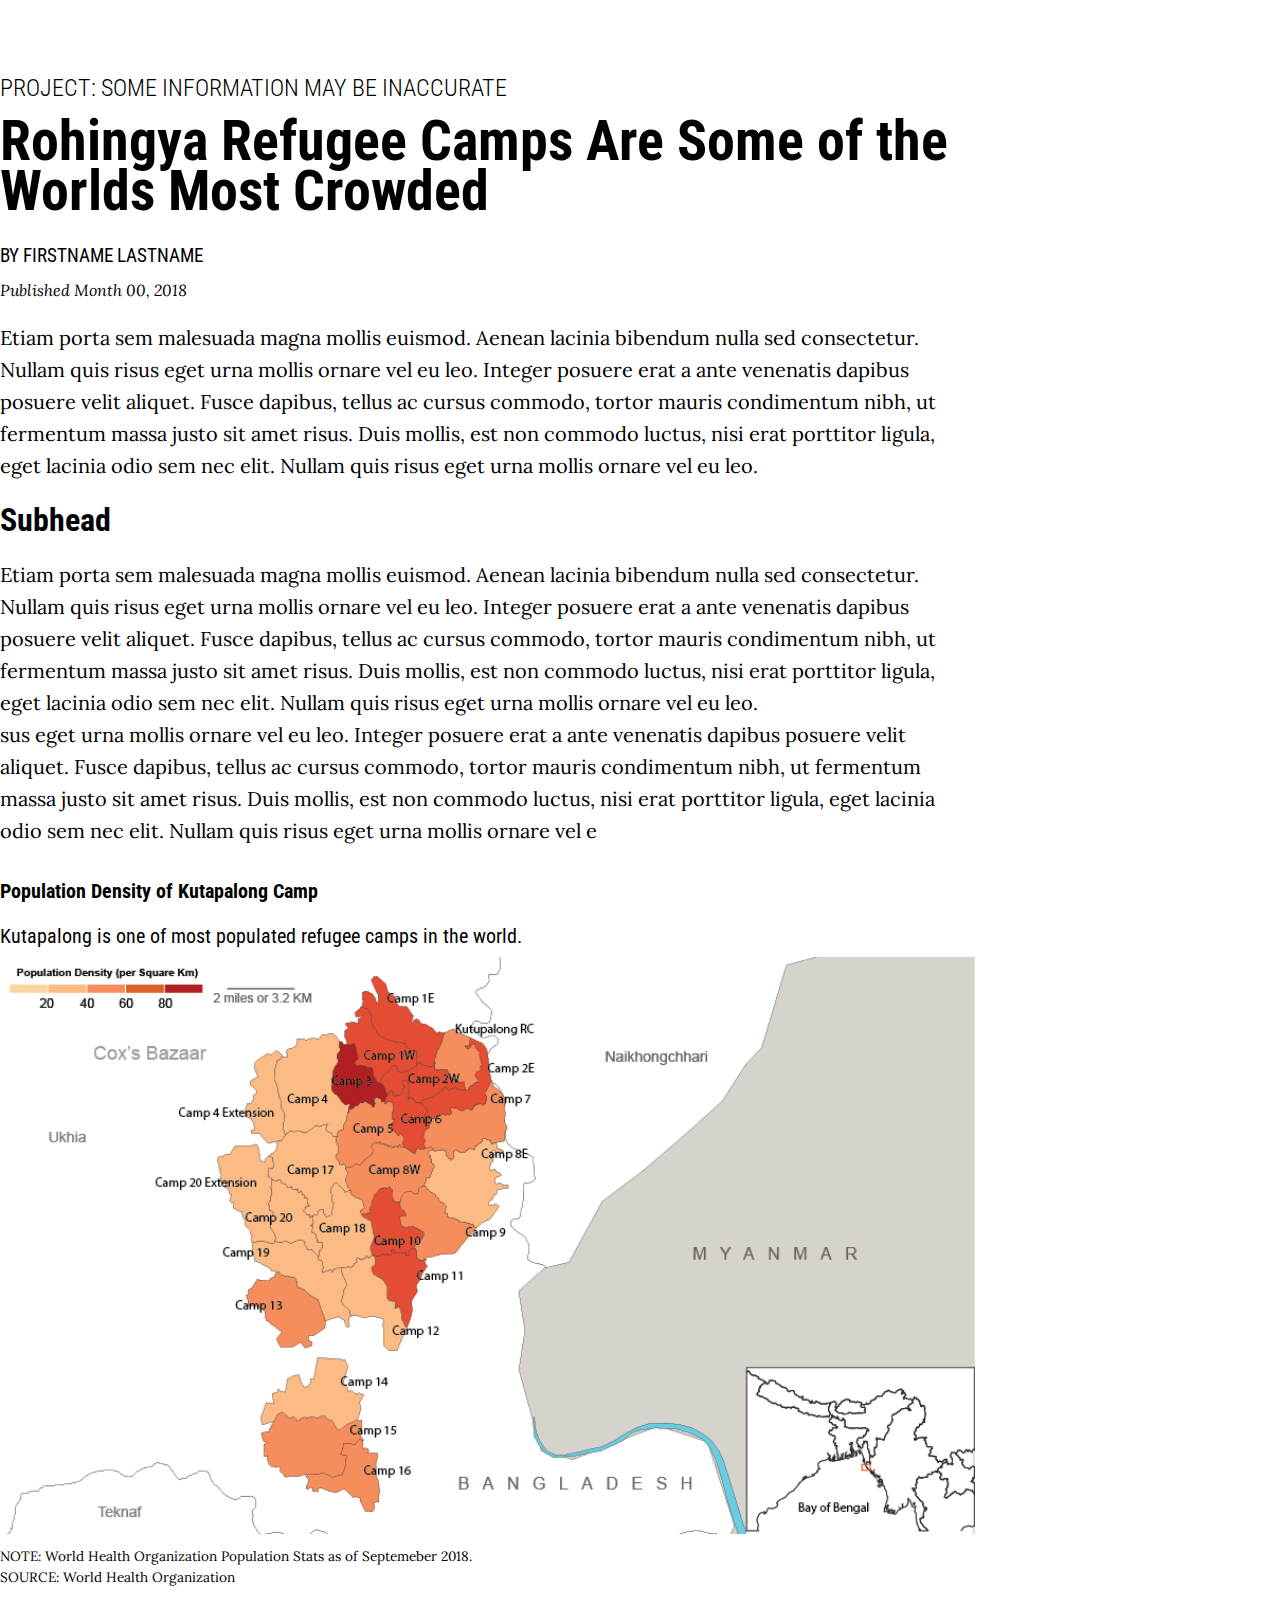
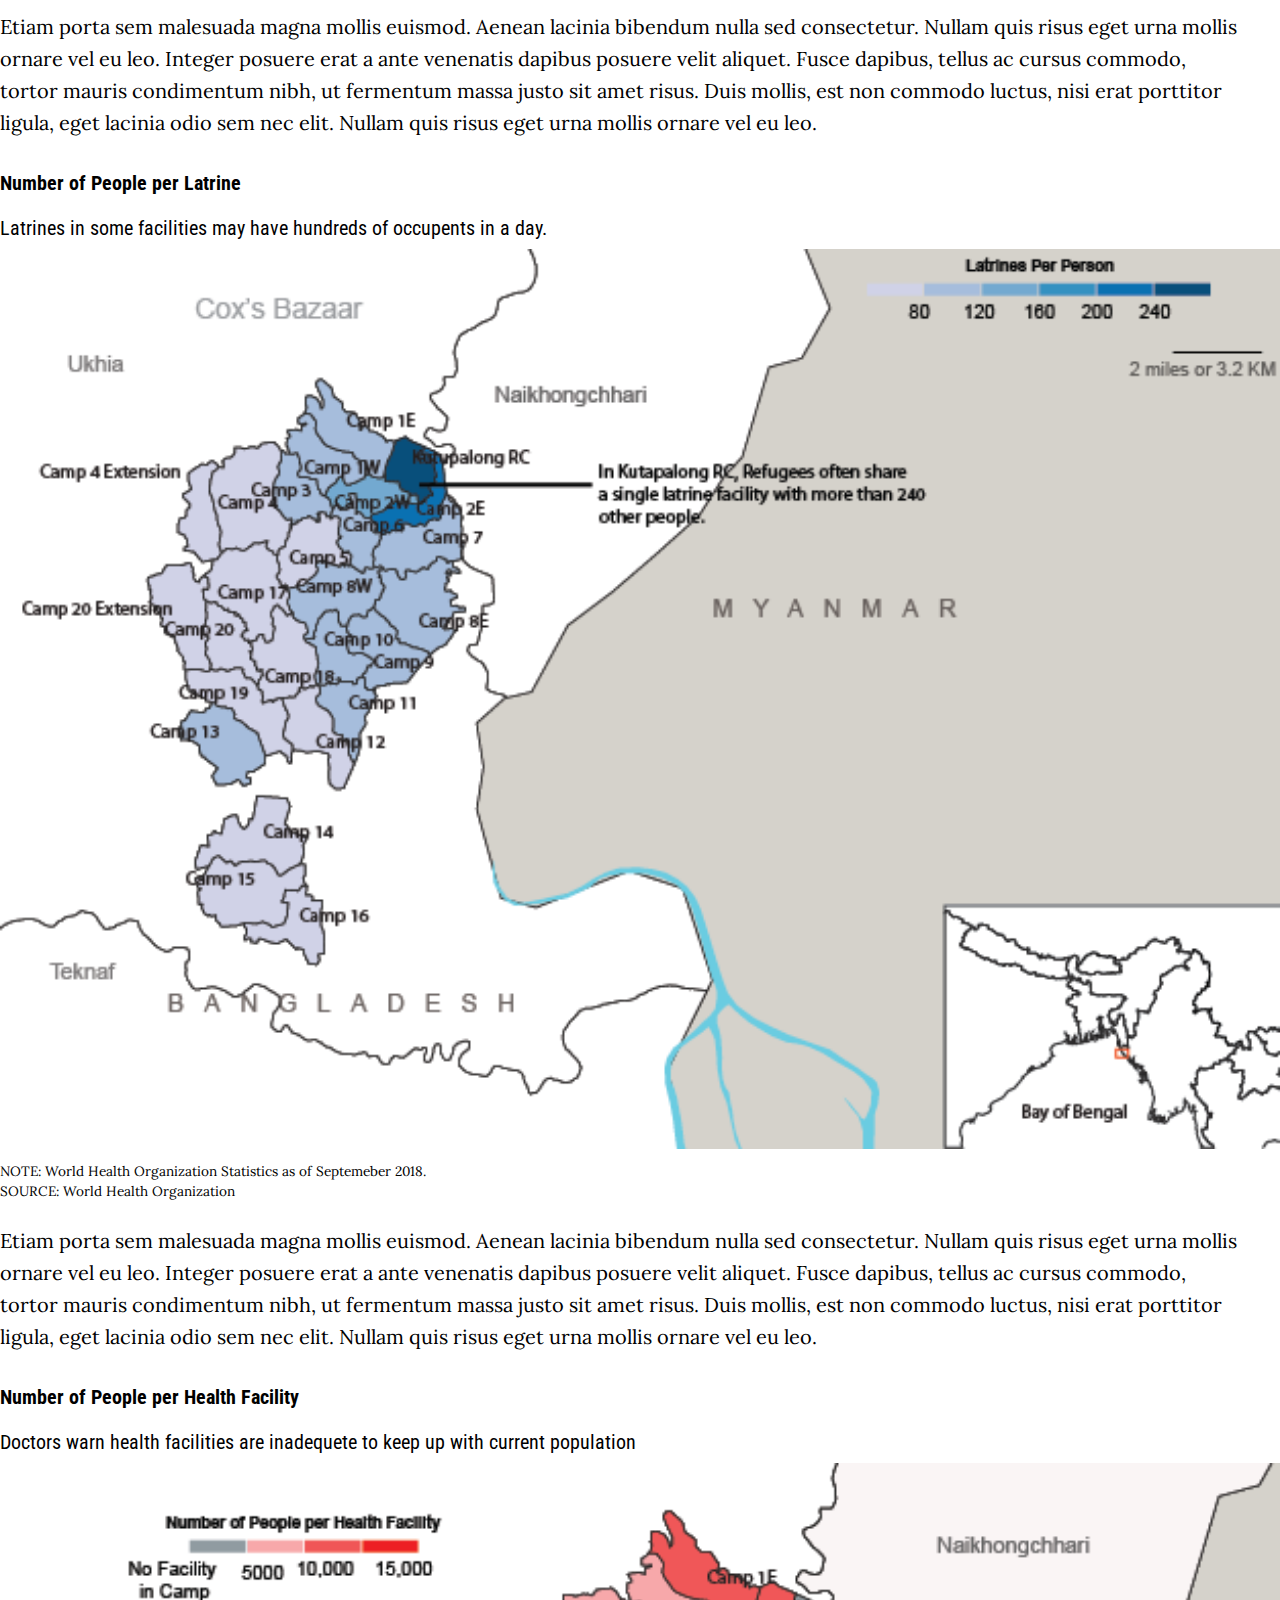
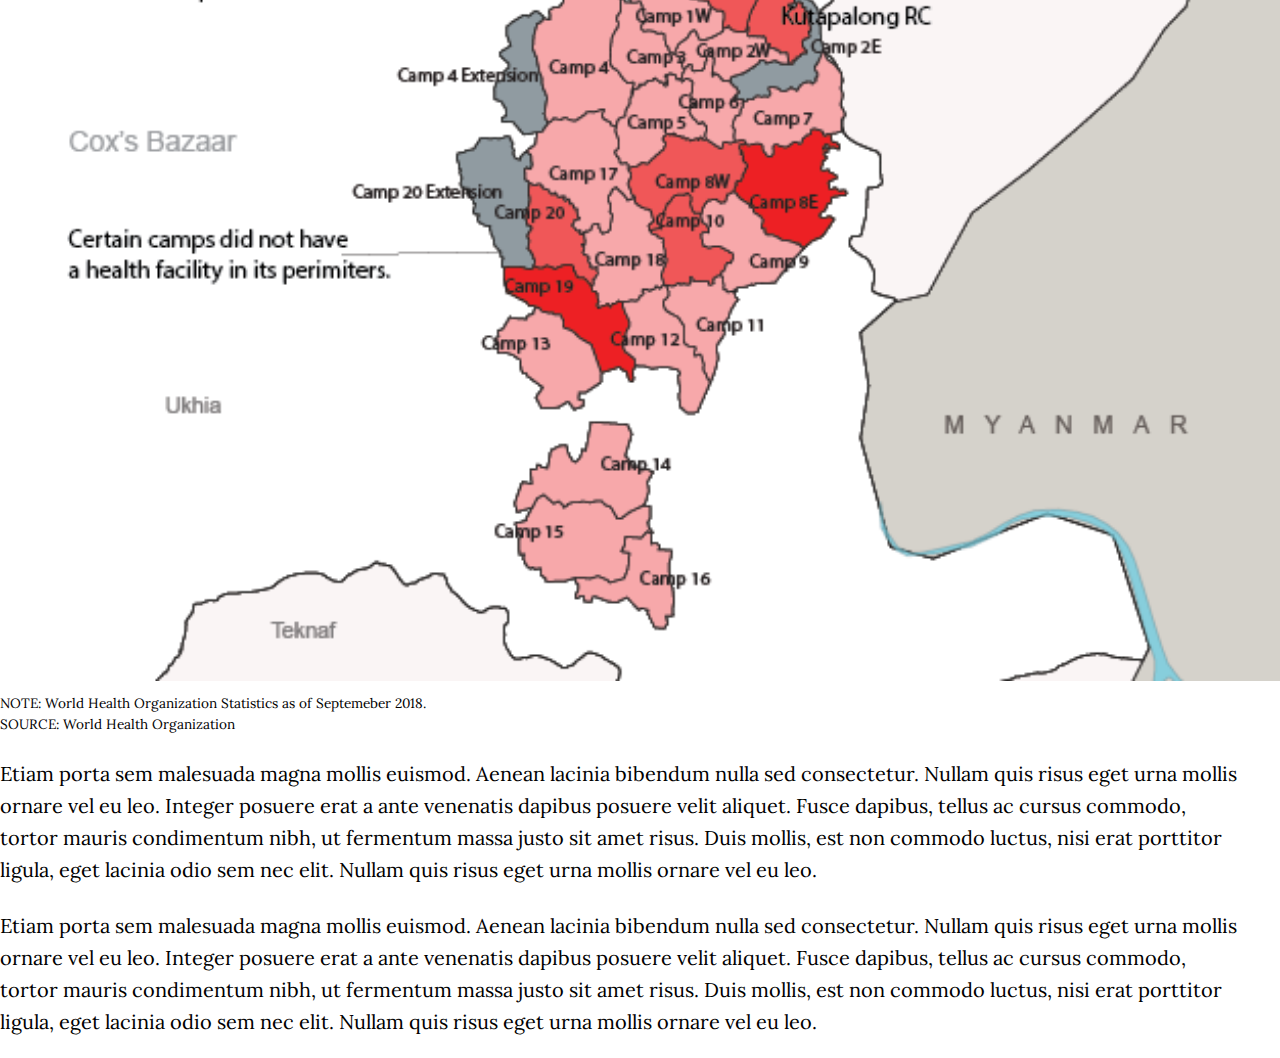
==== Map_Project/html project/index.html @ 7b5f04a2 "upload map project" ====
<!doctype html>
<html lang="en">
  <head>
    <!-- Required meta tags -->
    <meta charset="utf-8">
    <meta name="viewport" content="width=device-width, initial-scale=1, shrink-to-fit=no">
    <!-- Bootstrap CSS -->
    <link rel="stylesheet" href="https://stackpath.bootstrapcdn.com/bootstrap/4.1.1/css/bootstrap.min.css" integrity="sha384-WskhaSGFgHYWDcbwN70/dfYBj47jz9qbsMId/iRN3ewGhXQFZCSftd1LZCfmhktB" crossorigin="anonymous">
      
    <!-- Your CSS files -->
    <link rel="stylesheet" href="style/app.css">
    
    <!-- google fonts: Roboto Condensed(super-font) and Lora(sub-font) -->
    <link href="https://fonts.googleapis.com/css?family=Roboto+Condensed:300,400,700" rel="stylesheet">
    <link href="https://fonts.googleapis.com/css?family=Lora:400,400i,700" rel="stylesheet"> 

      
       
    <title>Lede page</title>
  </head>
    
  <body class="light-theme">
    <div class="container"><!-- start of the main container-->
        <div class="row justify-content-center"><!-- headline and intro -->
            <div class="col-lg-10 ">
                <p class="kicker super-font">PROJECT: SOME INFORMATION MAY BE INACCURATE</p>
                <h1 class="headline super-font">Rohingya Refugee Camps Are Some of the Worlds Most Crowded</h1>
                <p class="credit super-font">BY Firstname Lastname</p>
                <p class="date sub-font">Published Month 00, 2018</p>
                <p class="body-text sub-font">
                Etiam porta sem malesuada magna mollis euismod. Aenean lacinia bibendum nulla sed consectetur. Nullam quis risus eget urna mollis ornare vel eu leo. Integer posuere erat a ante venenatis dapibus posuere velit aliquet. Fusce dapibus, tellus ac cursus commodo, tortor mauris condimentum nibh, ut fermentum massa justo sit amet risus. Duis mollis, est non commodo luctus, nisi erat porttitor ligula, eget lacinia odio sem nec elit. Nullam quis risus eget urna mollis ornare vel eu leo.
                </p>
            </div>
        </div>
        
        
        
    
        

        <div class="row justify-content-center"><!-- headline and intro -->
            <div class="col-lg-10 ">
                <p class="subhead super-font">Subhead</p>
                <p class="body-text sub-font">
                Etiam porta sem malesuada magna mollis euismod. Aenean lacinia bibendum nulla sed consectetur. Nullam quis risus eget urna mollis ornare vel eu leo. Integer posuere erat a ante venenatis dapibus posuere velit aliquet. Fusce dapibus, tellus ac cursus commodo, tortor mauris condimentum nibh, ut fermentum massa justo sit amet risus. Duis mollis, est non commodo luctus, nisi erat porttitor ligula, eget lacinia odio sem nec elit. Nullam quis risus eget urna mollis ornare vel eu leo. <br>
                sus eget urna mollis ornare vel eu leo. Integer posuere erat a ante venenatis dapibus posuere velit aliquet. Fusce dapibus, tellus ac cursus commodo, tortor mauris condimentum nibh, ut fermentum massa justo sit amet risus. Duis mollis, est non commodo luctus, nisi erat porttitor ligula, eget lacinia odio sem nec elit. Nullam quis risus eget urna mollis ornare vel e
                </p>
            </div>
        </div>
<!-- start of one size C image -->


        <div class="row justify-content-center"> 
            <div class="col-md-10">
                <p class="label super-font">Population Density of Kutapalong Camp</p>
                <p class="label-text super-font">Kutapalong is one of most populated refugee camps in the world.</p>
            </div>
            <img class="image" src="style/images/PopDensityMap_size_C.png" alt="image description">
        </div>
                <p class="note sub-font">NOTE: World Health Organization Population Stats as of Septemeber 2018. <br>
                SOURCE: World Health Organization
                </p>
            </div>
        </div>       
        <div class="row justify-content-center"><!-- headline and intro -->
            <div class="col-lg-10 ">
                <p class="body-text sub-font">
                Etiam porta sem malesuada magna mollis euismod. Aenean lacinia bibendum nulla sed consectetur. Nullam quis risus eget urna mollis ornare vel eu leo. Integer posuere erat a ante venenatis dapibus posuere velit aliquet. Fusce dapibus, tellus ac cursus commodo,<br>
                tortor mauris condimentum nibh, ut fermentum massa justo sit amet risus. Duis mollis, est non commodo luctus, nisi erat porttitor ligula, eget lacinia odio sem nec elit. Nullam quis risus eget urna mollis ornare vel eu leo.
                </p>
            </div>
        </div>
        



    
<!-- start of one size B image -->
        <div class="row justify-content-center"> <!-- labels/deszcriptions and three charts for mobile -->
            <div class="col-md-10"><!-- left -->
                <p class="label super-font">Number of People per Latrine</p>
                <p class="label-text super-font"> Latrines in some facilities may have hundreds of occupents in a day. </p>
                <img class="image" src="style/images/LatrineDensity_size_B.png" alt="image description">
                <p class="note sub-font">NOTE: World Health Organization Statistics as of Septemeber 2018. <br>
                SOURCE: World Health Organization
                </p>
            </div>
        </div>
<!-- end of one size B image -->


        <div class="row justify-content-center"><!-- headline and intro -->
            <div class="col-lg-10 ">
                <p class="body-text sub-font">
                Etiam porta sem malesuada magna mollis euismod. Aenean lacinia bibendum nulla sed consectetur. Nullam quis risus eget urna mollis ornare vel eu leo. Integer posuere erat a ante venenatis dapibus posuere velit aliquet. Fusce dapibus, tellus ac cursus commodo,<br>
                tortor mauris condimentum nibh, ut fermentum massa justo sit amet risus. Duis mollis, est non commodo luctus, nisi erat porttitor ligula, eget lacinia odio sem nec elit. Nullam quis risus eget urna mollis ornare vel eu leo.
                </p>
            </div>
        </div>



    
<!-- start of one size B image -->
        <div class="row justify-content-center"> <!-- labels/deszcriptions and three charts for mobile -->
            <div class="col-md-10"><!-- left -->
                <p class="label super-font">Number of People per Health Facility</p>
                <p class="label-text super-font"> Doctors warn health facilities are inadequete to keep up with current population </p>
                <img class="image" src="style/images/healthdensity_size_B.png" alt="image description">
                <p class="note sub-font">NOTE: World Health Organization Statistics as of Septemeber 2018. <br>
                SOURCE: World Health Organization
                </p>
            </div>
        </div>
<!-- end of one size B image -->


        <div class="row justify-content-center"><!-- headline and intro -->
            <div class="col-lg-10 ">
                <p class="body-text sub-font">
                Etiam porta sem malesuada magna mollis euismod. Aenean lacinia bibendum nulla sed consectetur. Nullam quis risus eget urna mollis ornare vel eu leo. Integer posuere erat a ante venenatis dapibus posuere velit aliquet. Fusce dapibus, tellus ac cursus commodo,<br>
                tortor mauris condimentum nibh, ut fermentum massa justo sit amet risus. Duis mollis, est non commodo luctus, nisi erat porttitor ligula, eget lacinia odio sem nec elit. Nullam quis risus eget urna mollis ornare vel eu leo.
                </p>
            </div>
        </div>



        
        
        
        

        
        <div class="row justify-content-center"><!-- headline and intro -->
        <div class="col-lg-10 ">
            <p class="body-text sub-font">
            Etiam porta sem malesuada magna mollis euismod. Aenean lacinia bibendum nulla sed consectetur. Nullam quis risus eget urna mollis ornare vel eu leo. Integer posuere erat a ante venenatis dapibus posuere velit aliquet. Fusce dapibus, tellus ac cursus commodo,<br>
            tortor mauris condimentum nibh, ut fermentum massa justo sit amet risus. Duis mollis, est non commodo luctus, nisi erat porttitor ligula, eget lacinia odio sem nec elit. Nullam quis risus eget urna mollis ornare vel eu leo.
            </p>
        </div>
        
        
        
        
        
      </div><!-- end of the main container-->
   
        

      
      
    <!-- Optional JavaScript -->
    <!-- jQuery first, then Popper.js, then Bootstrap JS -->
    <script src="https://code.jquery.com/jquery-3.3.1.slim.min.js" integrity="sha384-q8i/X+965DzO0rT7abK41JStQIAqVgRVzpbzo5smXKp4YfRvH+8abtTE1Pi6jizo" crossorigin="anonymous"></script>
    <script src="https://cdnjs.cloudflare.com/ajax/libs/popper.js/1.14.3/umd/popper.min.js" integrity="sha384-ZMP7rVo3mIykV+2+9J3UJ46jBk0WLaUAdn689aCwoqbBJiSnjAK/l8WvCWPIPm49" crossorigin="anonymous"></script>
    <script src="https://stackpath.bootstrapcdn.com/bootstrap/4.1.1/js/bootstrap.min.js" integrity="sha384-smHYKdLADwkXOn1EmN1qk/HfnUcbVRZyYmZ4qpPea6sjB/pTJ0euyQp0Mk8ck+5T" crossorigin="anonymous"></script>
  </body>
</html>
---- Map_Project/html project/style/app.css ----
body {
    padding-top:60px;
    margin: auto;
}


/* choose a light or dark theme to add to the body tag. */
.dark-theme {
    background-color: #181414;
    color: #fcfbfb;   
}
.light-theme {
    background-color: white;
    color: black;    
}

.container {
        max-width: 975px;
}

/* ******** */

.image {
    width: 100%;
}



/*
super-font
.headline
.kicker
.subhead
.label
.label-text
.credit

sub-font
.date
.body-text
.note
*/



.super-font {
    font-family: 'Roboto Condensed', sans-serif;
}
.sub-font {
    font-family: 'Lora', serif;
}



.headline {
    font-size: 3.5rem;
    line-height: 0.9;
    margin-bottom: 0.25rem;
    margin-top: 1rem;
    font-weight: 700;
}

.body-text {
    font-size: 1.25rem;
    line-height: 1.6;
    margin-top: 1.5rem;

}

.kicker {
    font-size: 1.5rem;
    line-height: 1;
    margin-bottom: 0.5rem;
    margin-top: 1rem;
    font-weight: 300;
    text-transform: uppercase;
}

.credit  {
    font-size: 1.2rem;
    line-height: 0.75;
    margin-top: 2rem;
    font-weight: 400;
    text-transform: uppercase;
}

.date {
    font-size: 1rem;
    line-height: 1;
    margin-top: 0.25;
    font-weight: 400;
    font-style: italic;
}

.subhead {
    font-size: 2rem;
    line-height: 0.9;
    margin-bottom: 0.5rem;
    margin-top: 1.5rem;
    font-weight: 700;
}

.label {
    font-size: 1.25rem;
    line-height: 1.25;
    margin-top: 2rem;
    margin-bottom: 0.5rem;
    font-weight: 700;
}

.label-text {
    font-size: 1.25rem;
    line-height: 1.25;
    margin-bottom: 0.5rem;
    font-weight: 400;
}

.note {
    font-size: 0.85rem;
    line-height: 1.5;
    margin-top: 0.5rem;
    margin-bottom: 1.25rem;
    font-weight: 400;
}
.caption  {
    font-size: 1rem;
    line-height: 1.2;
    margin-top: 0.5rem;
    margin-bottom: 2rem;
    font-weight: 400;
}
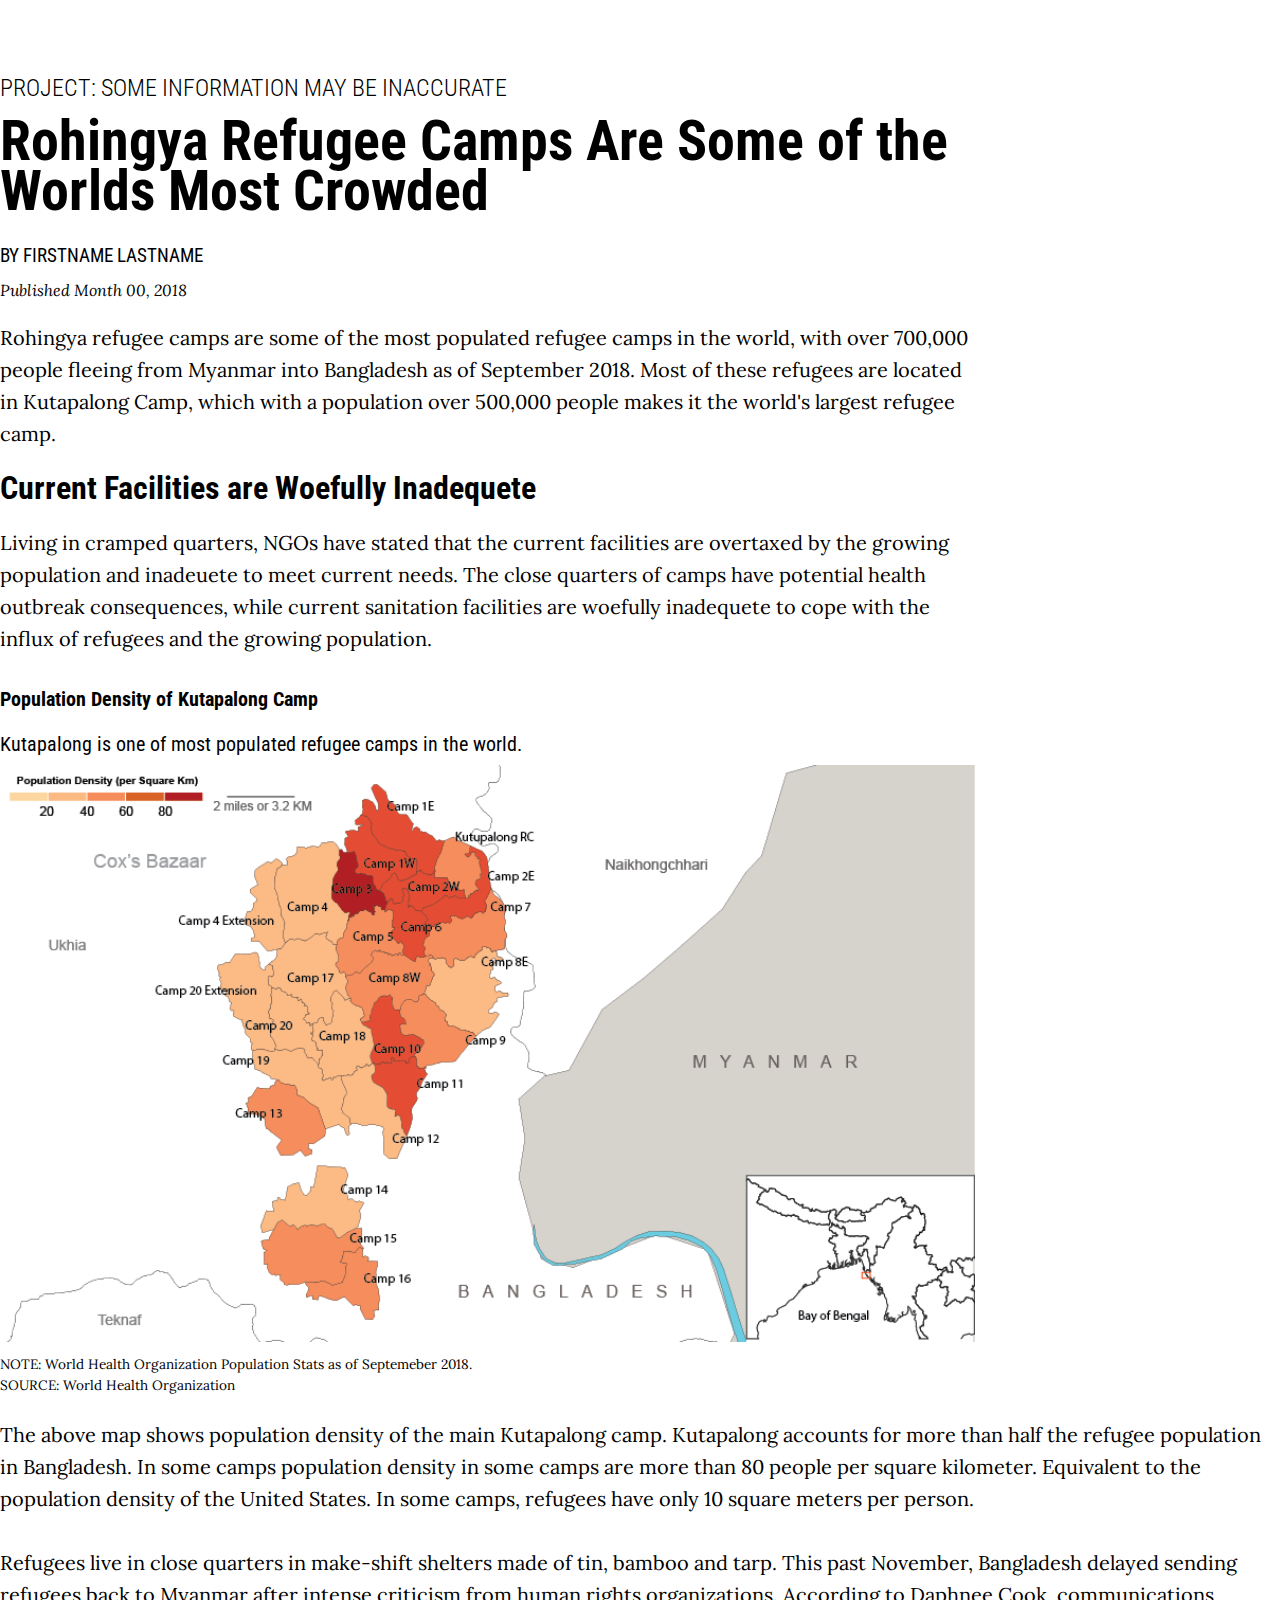
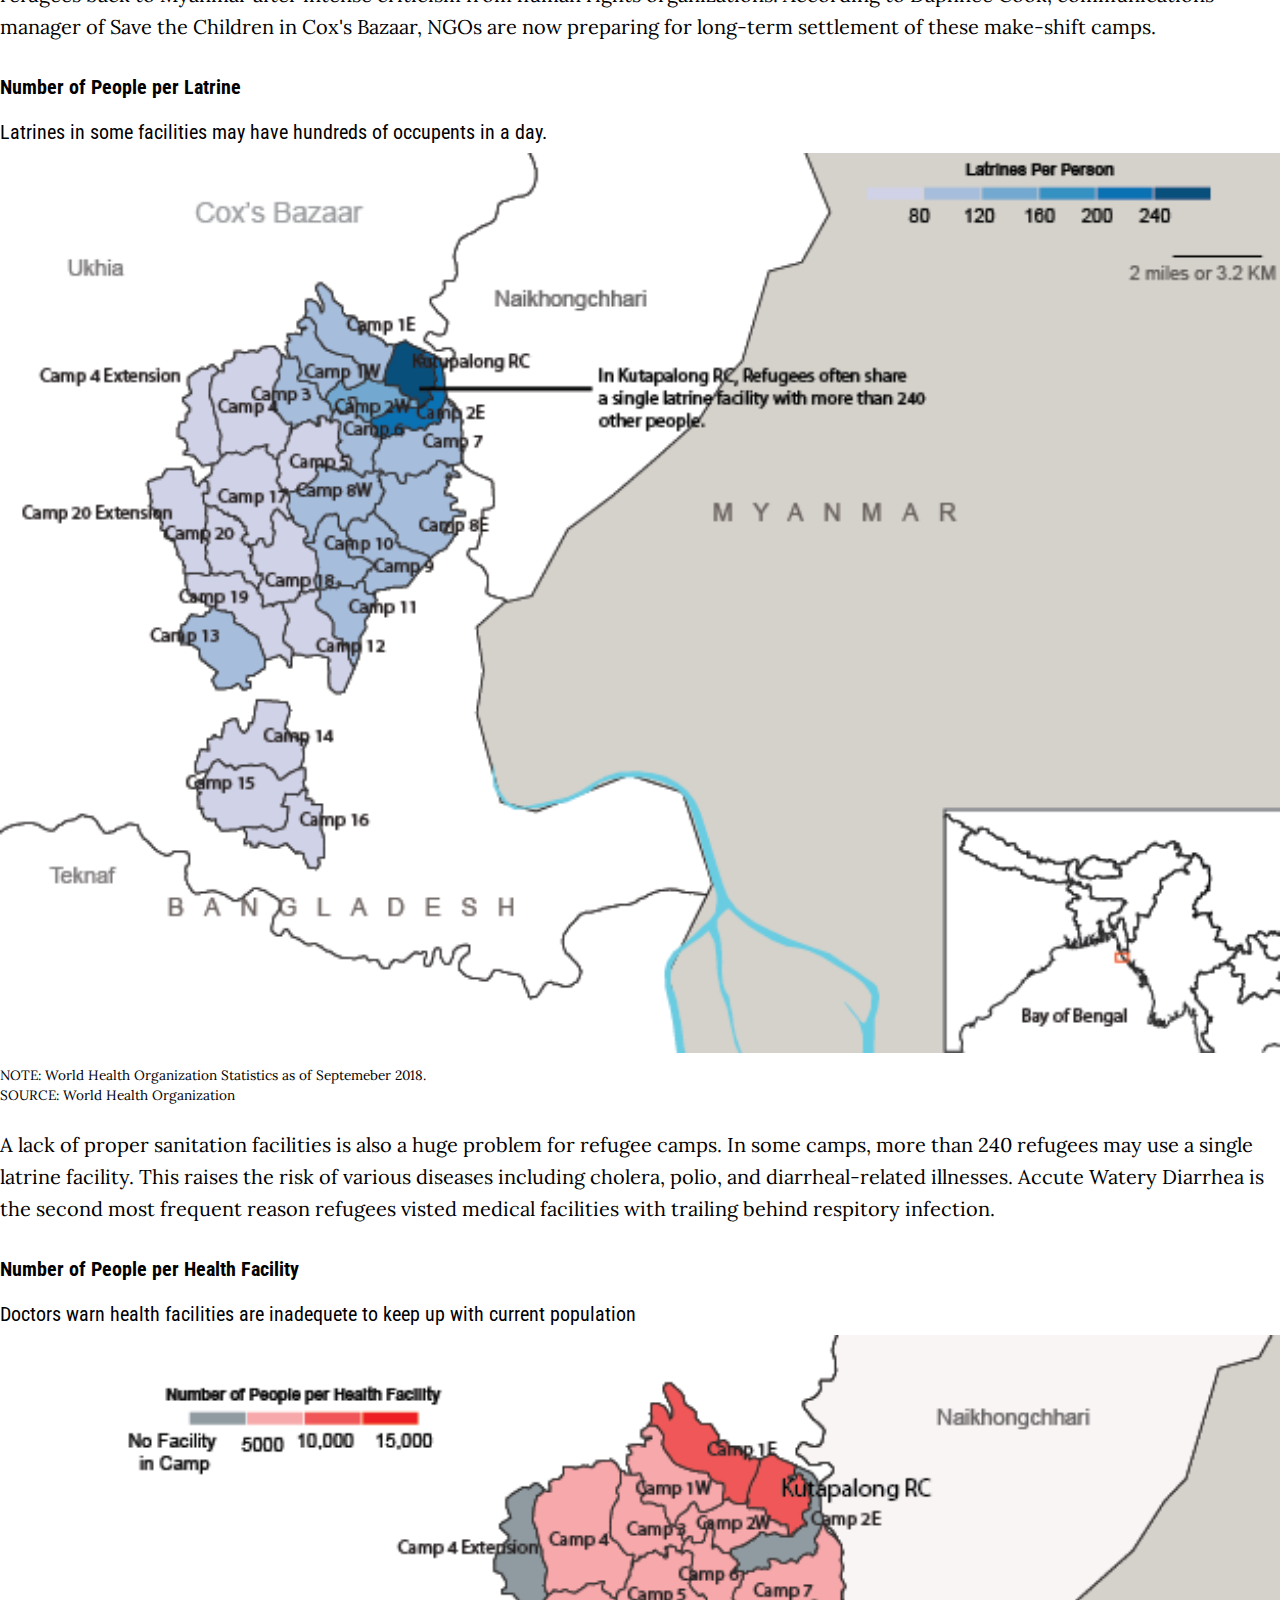
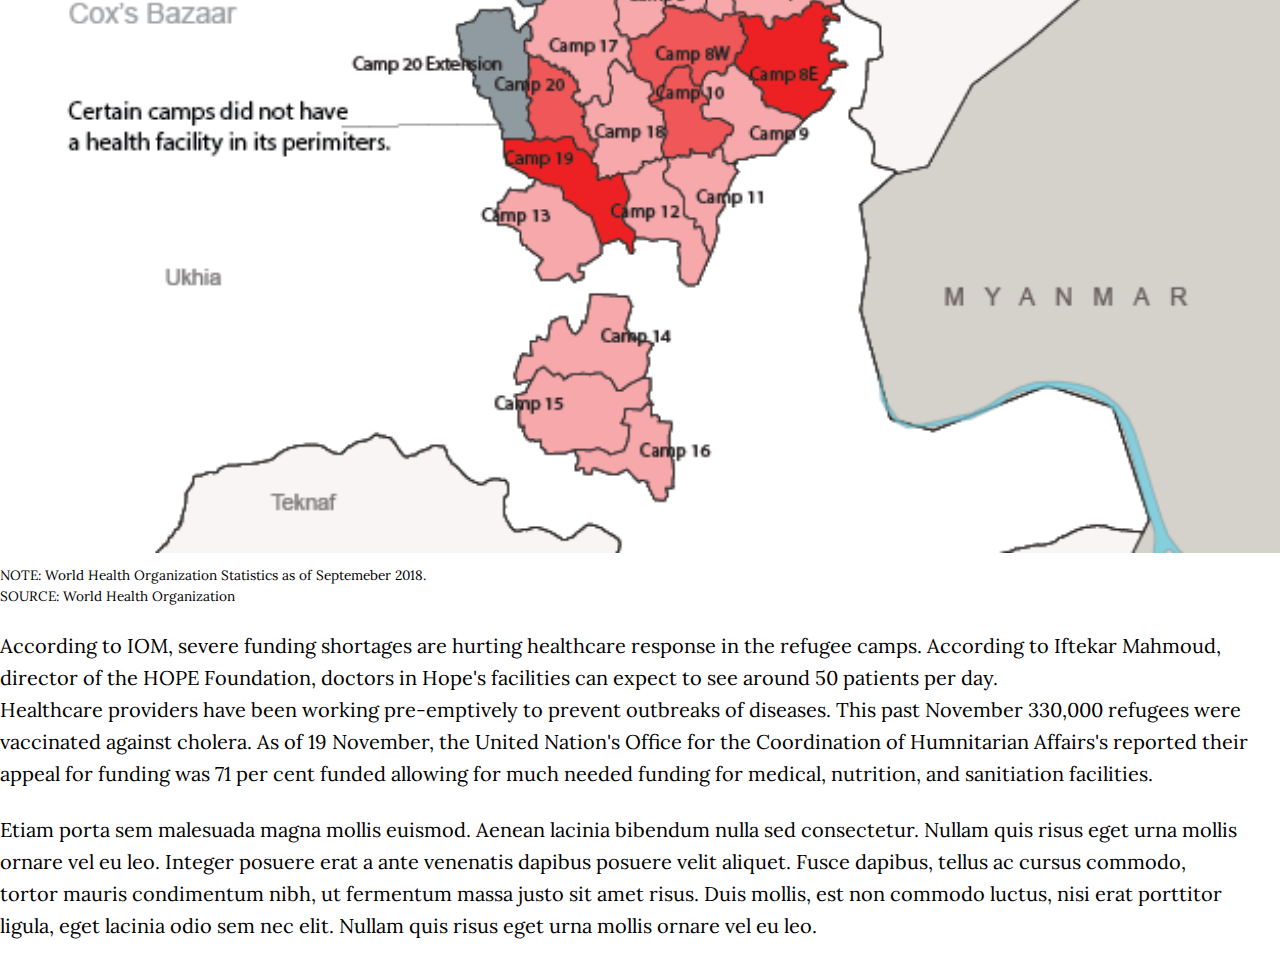
==== commit bf8a395f: "update" ====
--- a/Map_Project/html project/index.html
+++ b/Map_Project/html project/index.html
@@ -28,7 +28,7 @@
                 <p class="credit super-font">BY Firstname Lastname</p>
                 <p class="date sub-font">Published Month 00, 2018</p>
                 <p class="body-text sub-font">
-                Etiam porta sem malesuada magna mollis euismod. Aenean lacinia bibendum nulla sed consectetur. Nullam quis risus eget urna mollis ornare vel eu leo. Integer posuere erat a ante venenatis dapibus posuere velit aliquet. Fusce dapibus, tellus ac cursus commodo, tortor mauris condimentum nibh, ut fermentum massa justo sit amet risus. Duis mollis, est non commodo luctus, nisi erat porttitor ligula, eget lacinia odio sem nec elit. Nullam quis risus eget urna mollis ornare vel eu leo.
+                Rohingya refugee camps are some of the most populated refugee camps in the world, with over 700,000 people fleeing from Myanmar into Bangladesh as of September 2018. Most of these refugees are located in Kutapalong Camp, which with a population over 500,000 people makes it the world's largest refugee camp. 
                 </p>
             </div>
         </div>
@@ -40,10 +40,9 @@
 
         <div class="row justify-content-center"><!-- headline and intro -->
             <div class="col-lg-10 ">
-                <p class="subhead super-font">Subhead</p>
+                <p class="subhead super-font">Current Facilities are Woefully Inadequete</p>
                 <p class="body-text sub-font">
-                Etiam porta sem malesuada magna mollis euismod. Aenean lacinia bibendum nulla sed consectetur. Nullam quis risus eget urna mollis ornare vel eu leo. Integer posuere erat a ante venenatis dapibus posuere velit aliquet. Fusce dapibus, tellus ac cursus commodo, tortor mauris condimentum nibh, ut fermentum massa justo sit amet risus. Duis mollis, est non commodo luctus, nisi erat porttitor ligula, eget lacinia odio sem nec elit. Nullam quis risus eget urna mollis ornare vel eu leo. <br>
-                sus eget urna mollis ornare vel eu leo. Integer posuere erat a ante venenatis dapibus posuere velit aliquet. Fusce dapibus, tellus ac cursus commodo, tortor mauris condimentum nibh, ut fermentum massa justo sit amet risus. Duis mollis, est non commodo luctus, nisi erat porttitor ligula, eget lacinia odio sem nec elit. Nullam quis risus eget urna mollis ornare vel e
+                Living in cramped quarters, NGOs have stated that the current facilities are overtaxed by the growing population and inadeuete to meet current needs. The close quarters of camps have potential health outbreak consequences, while current sanitation facilities are woefully inadequete to cope with the influx of refugees and the growing population. <br>
                 </p>
             </div>
         </div>
@@ -65,8 +64,9 @@
         <div class="row justify-content-center"><!-- headline and intro -->
             <div class="col-lg-10 ">
                 <p class="body-text sub-font">
-                Etiam porta sem malesuada magna mollis euismod. Aenean lacinia bibendum nulla sed consectetur. Nullam quis risus eget urna mollis ornare vel eu leo. Integer posuere erat a ante venenatis dapibus posuere velit aliquet. Fusce dapibus, tellus ac cursus commodo,<br>
-                tortor mauris condimentum nibh, ut fermentum massa justo sit amet risus. Duis mollis, est non commodo luctus, nisi erat porttitor ligula, eget lacinia odio sem nec elit. Nullam quis risus eget urna mollis ornare vel eu leo.
+                The above map shows population density of the main Kutapalong camp. Kutapalong accounts for more than half the refugee population in Bangladesh. In some camps population density in some camps are more than 80 people per square kilometer. Equivalent to the population density of the United States. In some camps, refugees have only 10 square meters per person. <br>
+                <br>
+                Refugees live in close quarters in make-shift shelters made of tin, bamboo and tarp. This past November, Bangladesh delayed sending refugees back to Myanmar after intense criticism from human rights organizations. According to Daphnee Cook, communications manager of Save the Children in Cox's Bazaar, NGOs are now preparing for long-term settlement of these make-shift camps. 
                 </p>
             </div>
         </div>
@@ -92,8 +92,7 @@
         <div class="row justify-content-center"><!-- headline and intro -->
             <div class="col-lg-10 ">
                 <p class="body-text sub-font">
-                Etiam porta sem malesuada magna mollis euismod. Aenean lacinia bibendum nulla sed consectetur. Nullam quis risus eget urna mollis ornare vel eu leo. Integer posuere erat a ante venenatis dapibus posuere velit aliquet. Fusce dapibus, tellus ac cursus commodo,<br>
-                tortor mauris condimentum nibh, ut fermentum massa justo sit amet risus. Duis mollis, est non commodo luctus, nisi erat porttitor ligula, eget lacinia odio sem nec elit. Nullam quis risus eget urna mollis ornare vel eu leo.
+                 A lack of proper sanitation facilities is also a huge problem for refugee camps. In some camps, more than 240 refugees may use a single latrine facility. This raises the risk of various diseases including cholera, polio, and diarrheal-related illnesses. Accute Watery Diarrhea is the second most frequent reason refugees visted medical facilities with trailing behind respitory infection.  <br>
                 </p>
             </div>
         </div>
@@ -118,8 +117,8 @@
         <div class="row justify-content-center"><!-- headline and intro -->
             <div class="col-lg-10 ">
                 <p class="body-text sub-font">
-                Etiam porta sem malesuada magna mollis euismod. Aenean lacinia bibendum nulla sed consectetur. Nullam quis risus eget urna mollis ornare vel eu leo. Integer posuere erat a ante venenatis dapibus posuere velit aliquet. Fusce dapibus, tellus ac cursus commodo,<br>
-                tortor mauris condimentum nibh, ut fermentum massa justo sit amet risus. Duis mollis, est non commodo luctus, nisi erat porttitor ligula, eget lacinia odio sem nec elit. Nullam quis risus eget urna mollis ornare vel eu leo.
+                According to IOM, severe funding shortages are hurting healthcare response in the refugee camps. According to Iftekar Mahmoud, director of the HOPE Foundation, doctors in Hope's facilities can expect to see around 50 patients per day. <br>
+                Healthcare providers have been working pre-emptively to prevent outbreaks of diseases. This past November 330,000 refugees were vaccinated against cholera.  As of 19 November, the United Nation's Office for the Coordination of Humnitarian Affairs's reported their appeal for funding was 71 per cent funded allowing for much needed funding for medical, nutrition, and sanitiation facilities. 
                 </p>
             </div>
         </div>
